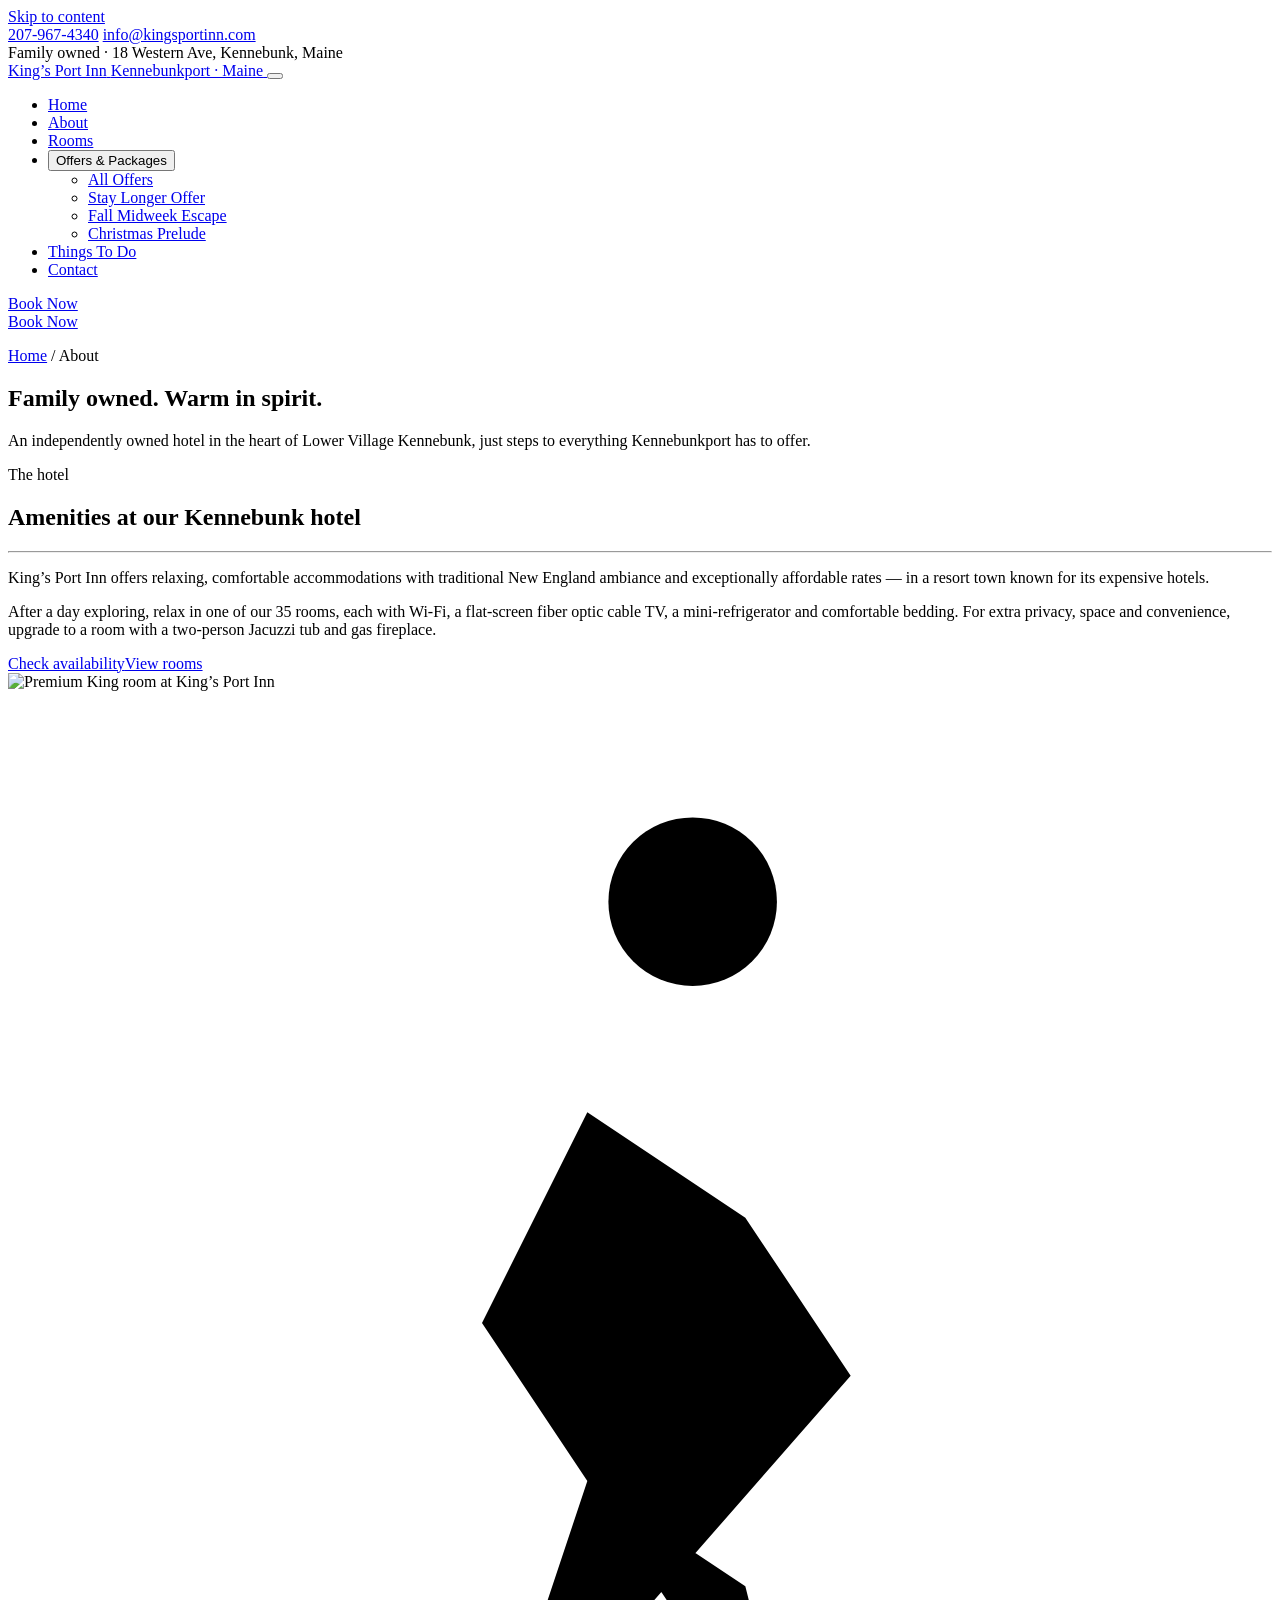
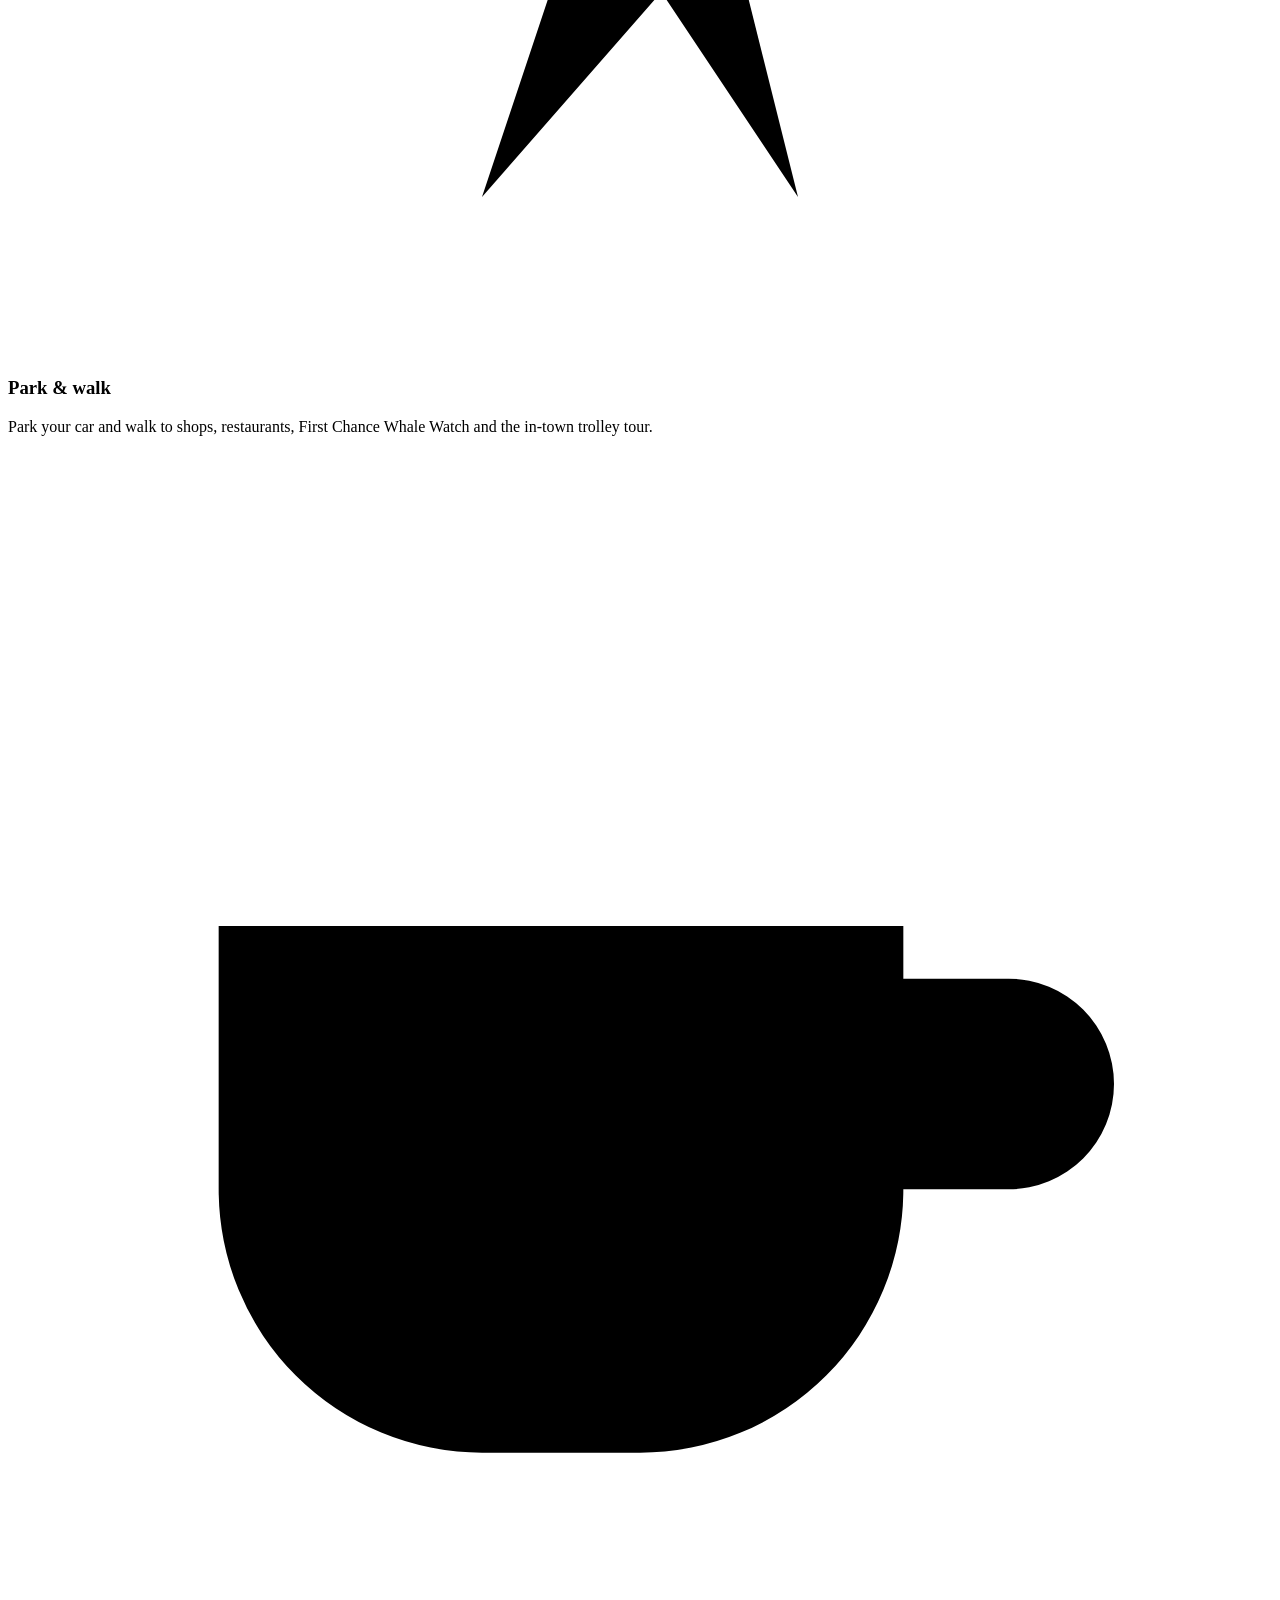
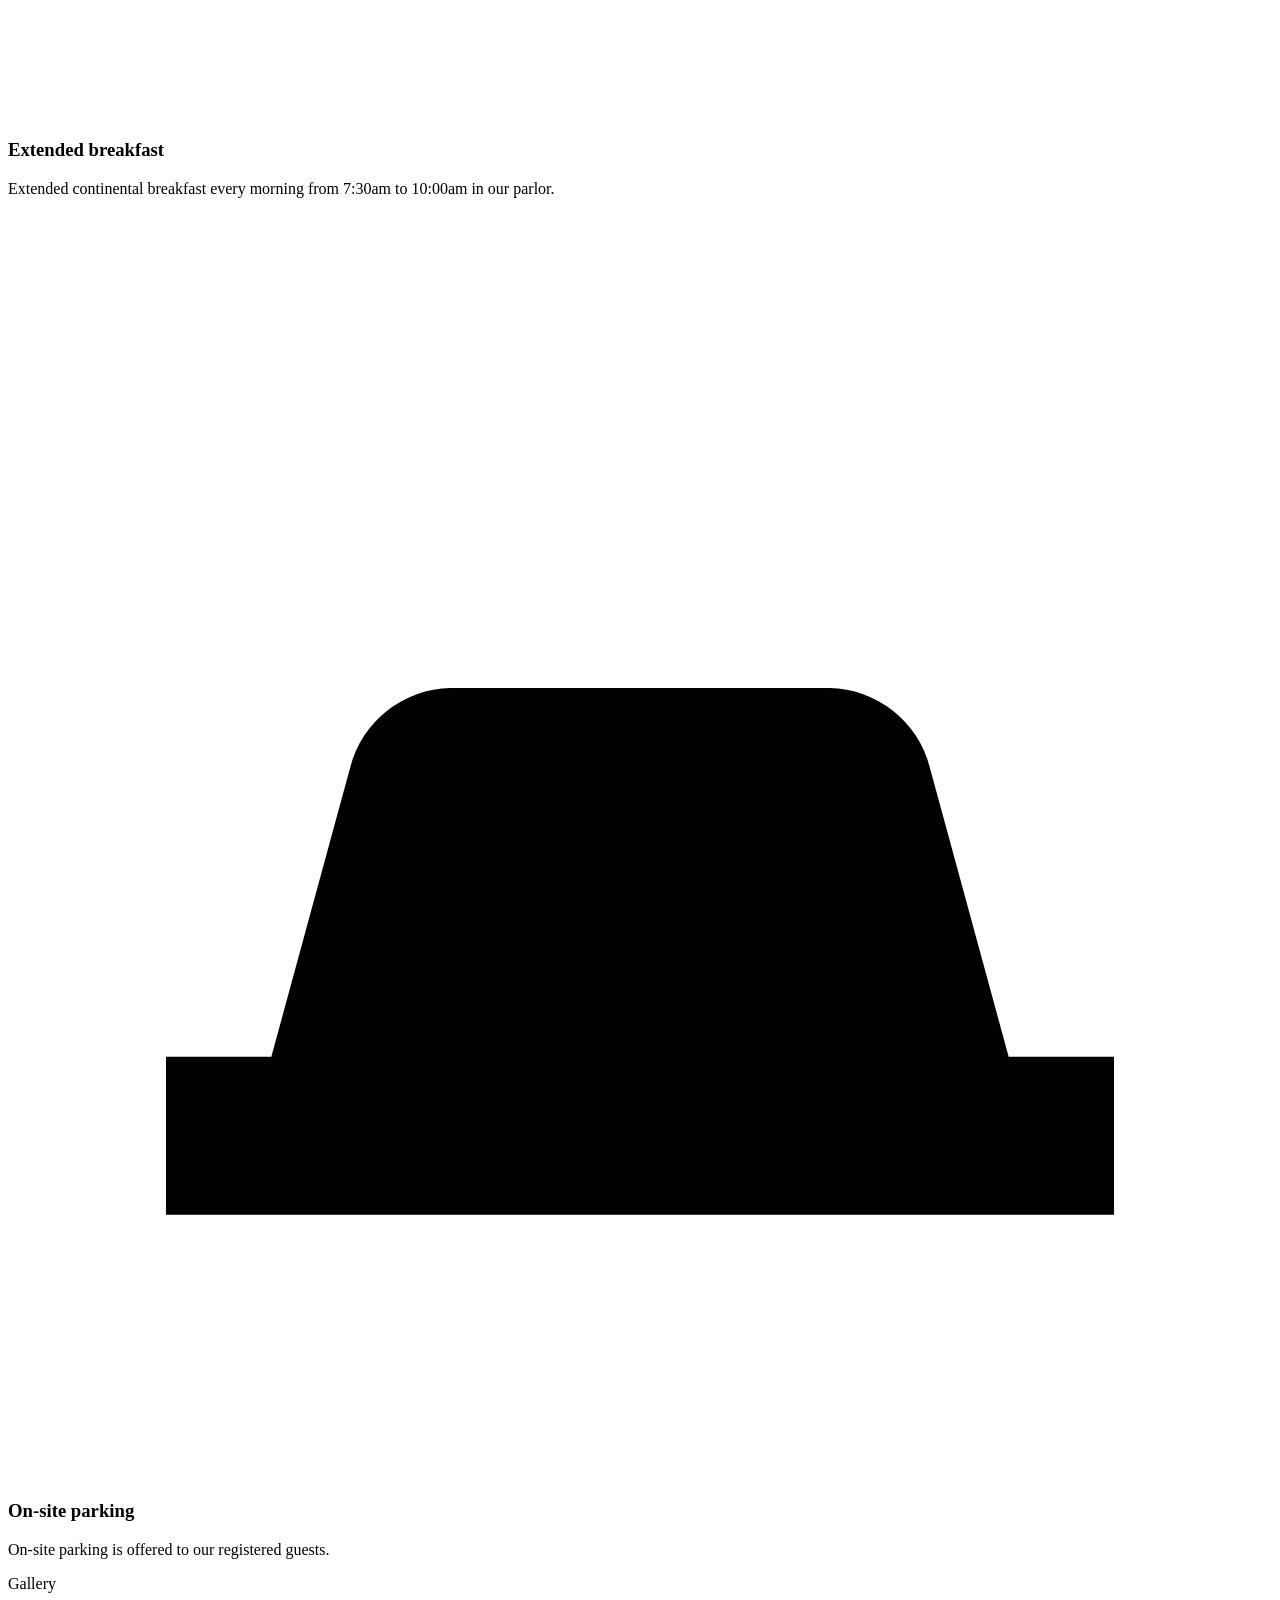
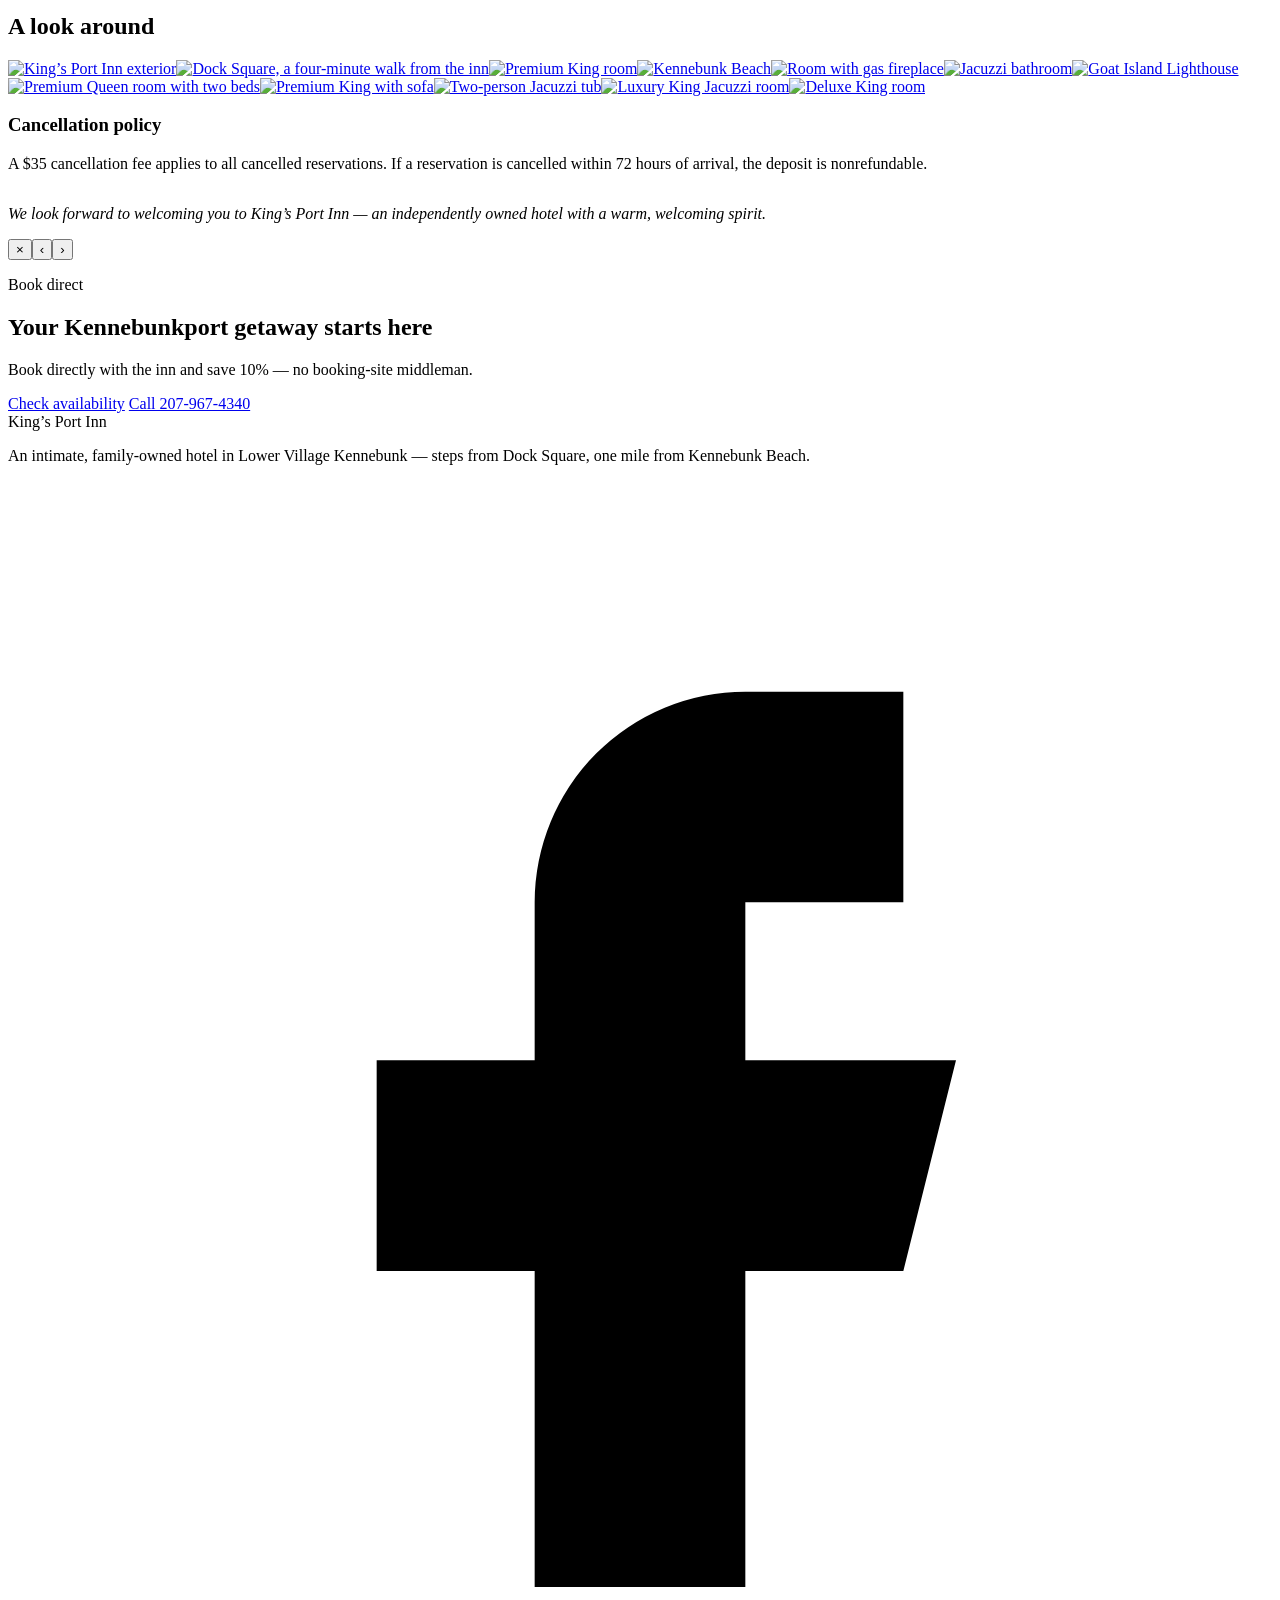
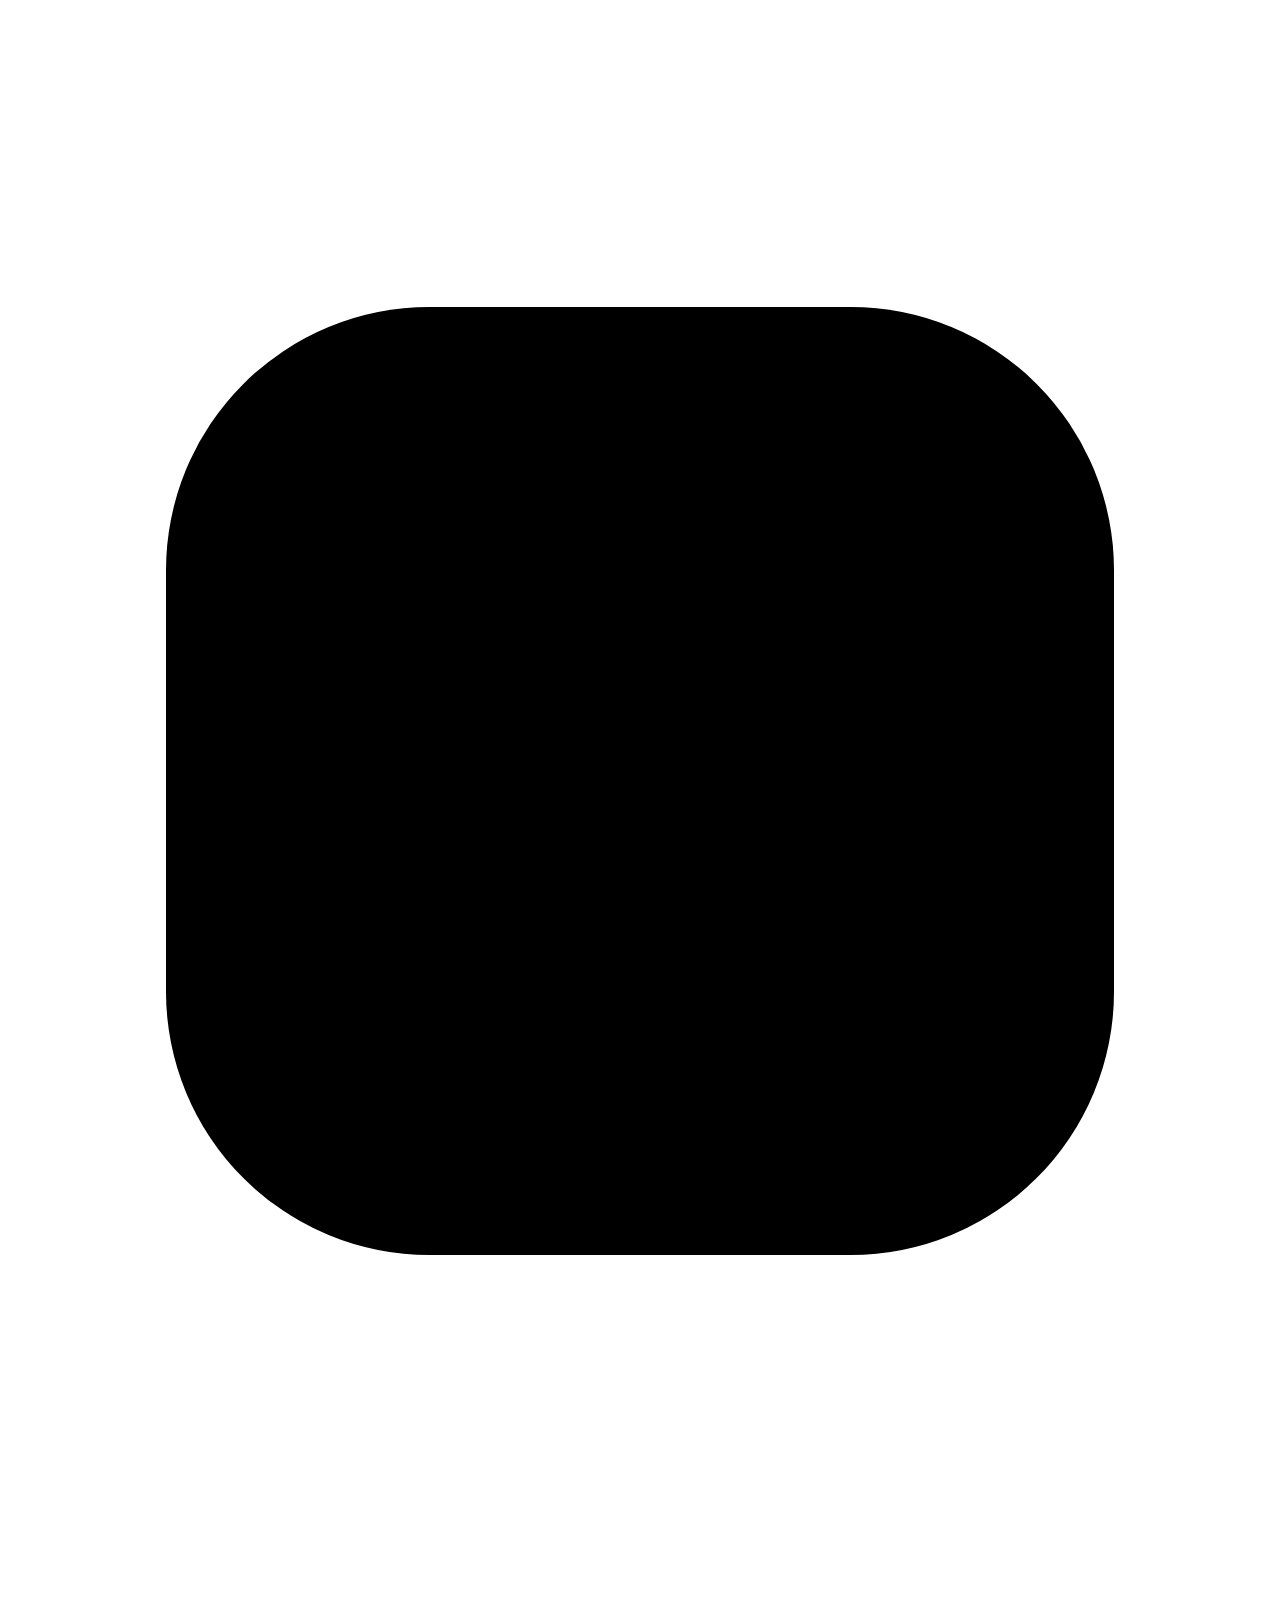
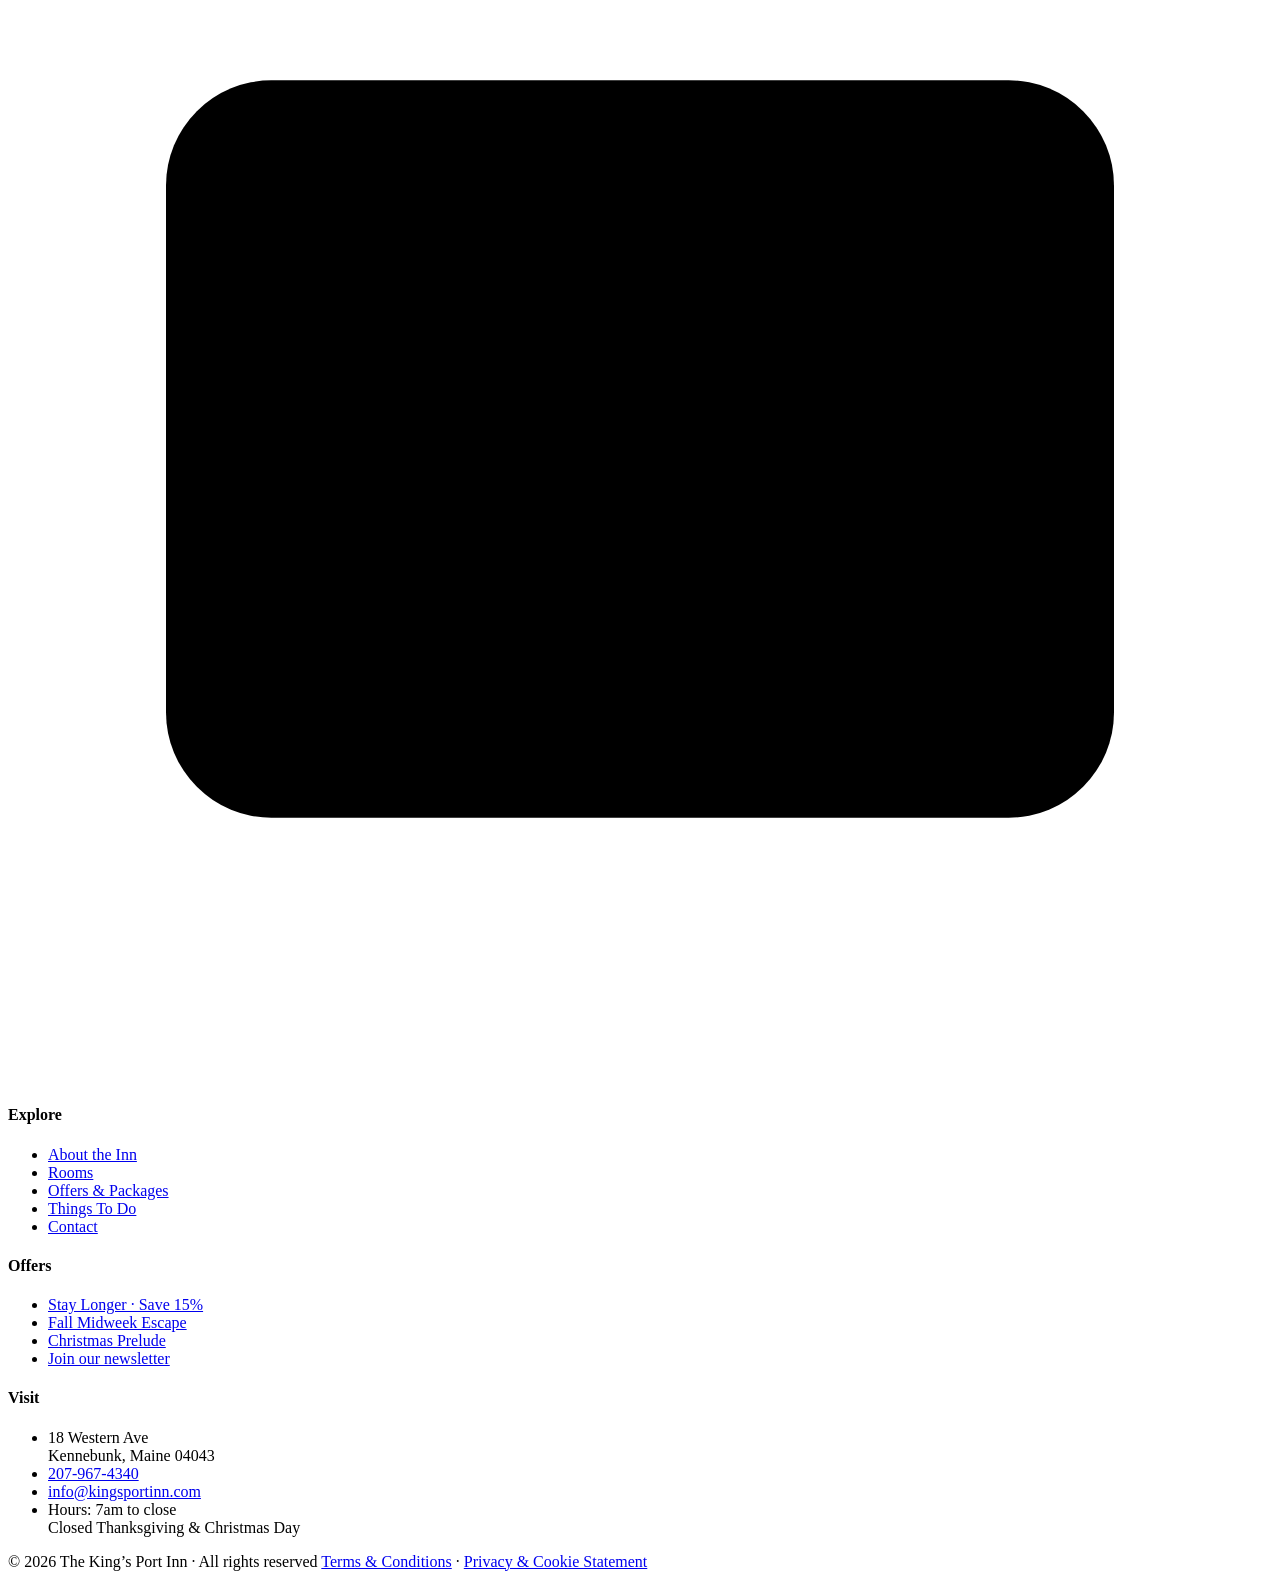
==== about.html @ ef5f0ff1 "Add files via upload" ====
<!doctype html>
<html lang="en">
<head>
<meta charset="utf-8">
<meta name="viewport" content="width=device-width, initial-scale=1, viewport-fit=cover">
<title>About us | History & Hospitality in Kennebunkport</title>
<meta name="description" content="King’s Port Inn is family-owned and centrally located in Lower Village Kennebunk, Maine — traditional New England charm at exceptionally affordable rates.">
<meta property="og:type" content="website">
<meta property="og:title" content="About us | History & Hospitality in Kennebunkport">
<meta property="og:description" content="King’s Port Inn is family-owned and centrally located in Lower Village Kennebunk, Maine — traditional New England charm at exceptionally affordable rates.">
<meta property="og:image" content="https://irp.cdn-website.com/731de917/dms3rep/multi/opt/318135925_655693882921466_4861542897009323347_n-1920w.jpg">
<meta name="theme-color" content="#0f2438">
<link rel="icon" href="data:image/svg+xml,%3Csvg xmlns='http://www.w3.org/2000/svg' viewBox='0 0 64 64'%3E%3Crect width='64' height='64' rx='14' fill='%230f2438'/%3E%3Ctext x='32' y='43' font-family='Georgia,serif' font-size='34' font-weight='700' text-anchor='middle' fill='%23c99d5c'%3EK%3C/text%3E%3C/svg%3E">
<link rel="preconnect" href="https://fonts.googleapis.com">
<link rel="preconnect" href="https://fonts.gstatic.com" crossorigin>
<link href="https://fonts.googleapis.com/css2?family=Cormorant+Garamond:wght@500;600;700&family=Inter:wght@400;500;600&display=swap" rel="stylesheet">
<link rel="stylesheet" href="assets/css/style.css">
<script type="application/ld+json">{"@context":"https://schema.org","@type":"Hotel","name":"King's Port Inn","address":{"@type":"PostalAddress","streetAddress":"18 Western Ave","addressLocality":"Kennebunk","addressRegion":"ME","postalCode":"04043","addressCountry":"US"},"telephone":"207-967-4340","email":"info@kingsportinn.com","image":"https://irp.cdn-website.com/731de917/dms3rep/multi/opt/318135925_655693882921466_4861542897009323347_n-1920w.jpg","url":"https://www.kingsportinn.com/about.html"}</script>
</head>
<body>
<a class="skip-link" href="#main">Skip to content</a>
<header class="site-header">
  <div class="topbar"><div class="container">
    <div class="topbar-contact">
      <a href="tel:207-967-4340">207-967-4340</a>
      <a href="mailto:info@kingsportinn.com">info@kingsportinn.com</a>
    </div>
    <span class="topbar-note">Family owned · 18 Western Ave, Kennebunk, Maine</span>
  </div></div>
  <div class="container header-main">
    <a class="brand" href="index.html" aria-label="King's Port Inn home">
      <span class="brand-name">King’s Port Inn</span>
      <span class="brand-sub">Kennebunkport · Maine</span>
    </a>
    <button class="nav-toggle" type="button" aria-expanded="false" aria-controls="site-nav" aria-label="Menu"><span></span></button>
    <nav class="nav" id="site-nav" aria-label="Main">
      <ul class="nav-list"><li><a href="index.html">Home</a></li><li><a href="about.html" aria-current="page">About</a></li><li><a href="rooms.html">Rooms</a></li><li class="has-sub">
        <button type="button" aria-expanded="false" aria-haspopup="true">Offers & Packages<span class="caret"></span></button>
        <ul class="sub"><li><a href="offers.html">All Offers</a></li><li><a href="stay-longer-offer.html">Stay Longer Offer</a></li><li><a href="fall-midweek-escape.html">Fall Midweek Escape</a></li><li><a href="christmas-prelude.html">Christmas Prelude</a></li></ul>
      </li><li><a href="local-area-activities.html">Things To Do</a></li><li><a href="contact.html">Contact</a></li></ul>
      <a class="btn nav-cta-mobile" href="https://hotels.cloudbeds.com/reservation/W1V6ap">Book Now</a>
    </nav>
    <a class="btn header-cta header-cta--desktop" href="https://hotels.cloudbeds.com/reservation/W1V6ap">Book Now</a>
  </div>
</header>
<main id="main">

<section class="page-hero" style="--hero-img:url('https://irp.cdn-website.com/731de917/dms3rep/multi/opt/New-Kings-Port-Inn-+Front-1-1920w.jpg')">
  <div class="container">
    <p class="crumbs"><a href="index.html">Home</a> / About</p>
    <h1>Family owned. Warm in spirit.</h1>
    <p class="lead">An independently owned hotel in the heart of Lower Village Kennebunk, just steps to everything Kennebunkport has to offer.</p>
  </div>
</section>

<section class="section">
  <div class="container split">
    <div class="reveal">
      <p class="eyebrow">The hotel</p>
      <h2>Amenities at our Kennebunk hotel</h2>
      <hr class="rule">
      <p class="lead">King’s Port Inn offers relaxing, comfortable accommodations with traditional New England ambiance and exceptionally affordable rates — in a resort town known for its expensive hotels.</p>
      <p>After a day exploring, relax in one of our 35 rooms, each with Wi-Fi, a flat-screen fiber optic cable TV, a mini-refrigerator and comfortable bedding. For extra privacy, space and convenience, upgrade to a room with a two-person Jacuzzi tub and gas fireplace.</p>
      <div class="btn-row"><a class="btn" href="https://hotels.cloudbeds.com/reservation/W1V6ap">Check availability</a><a class="btn btn--outline" href="rooms.html">View rooms</a></div>
    </div>
    <div class="frame reveal"><img src="https://irp.cdn-website.com/731de917/dms3rep/multi/opt/Premium+King+2-1920w.jpg" alt="Premium King room at King’s Port Inn" loading="lazy"></div>
  </div>
</section>

<section class="section section--sand">
  <div class="container">
    <div class="grid grid--3">
      <div class="feature reveal"><div class="ico"><svg viewBox="0 0 24 24" aria-hidden="true"><circle cx="13" cy="4" r="1.6"/><path d="M9 21l2-6-2-3 2-4 3 2 2 3M11 15l3 2 1 4M8 10l-2 3"/></svg></div><h3>Park &amp; walk</h3><p>Park your car and walk to shops, restaurants, First Chance Whale Watch and the in-town trolley tour.</p></div>
      <div class="feature reveal"><div class="ico"><svg viewBox="0 0 24 24" aria-hidden="true"><path d="M4 9h13v5a5 5 0 0 1-5 5H9a5 5 0 0 1-5-5V9zM17 10h2a2 2 0 0 1 0 4h-2M8 3v3M12 3v3"/></svg></div><h3>Extended breakfast</h3><p>Extended continental breakfast every morning from 7:30am to 10:00am in our parlor.</p></div>
      <div class="feature reveal"><div class="ico"><svg viewBox="0 0 24 24" aria-hidden="true"><path d="M5 16l1.5-5.5A2 2 0 0 1 8.4 9h7.2a2 2 0 0 1 1.9 1.5L19 16M3 16h18v3H3zM7 19v2M17 19v2"/><circle cx="7.5" cy="16" r=".6"/><circle cx="16.5" cy="16" r=".6"/></svg></div><h3>On-site parking</h3><p>On-site parking is offered to our registered guests.</p></div>
    </div>
  </div>
</section>

<section class="section" id="Gallery">
  <div class="container">
    <div class="section-head center reveal">
      <p class="eyebrow">Gallery</p>
      <h2>A look around</h2>
    </div>
    <div class="gallery reveal">
      <a href="https://irp.cdn-website.com/731de917/dms3rep/multi/opt/New-Kings-Port-Inn-+Front-1-1920w.jpg"><img src="https://irp.cdn-website.com/731de917/dms3rep/multi/opt/New-Kings-Port-Inn-+Front-1-1920w.jpg" alt="King’s Port Inn exterior" loading="lazy"></a><a href="https://irp.cdn-website.com/731de917/dms3rep/multi/opt/Dock+Square-1920w.jpg"><img src="https://irp.cdn-website.com/731de917/dms3rep/multi/opt/Dock+Square-1920w.jpg" alt="Dock Square, a four-minute walk from the inn" loading="lazy"></a><a href="https://irp.cdn-website.com/731de917/dms3rep/multi/opt/Premium+King+2-1920w.jpg"><img src="https://irp.cdn-website.com/731de917/dms3rep/multi/opt/Premium+King+2-1920w.jpg" alt="Premium King room" loading="lazy"></a><a href="https://irp.cdn-website.com/731de917/dms3rep/multi/opt/Kennebunk+Beach-1920w.jpg"><img src="https://irp.cdn-website.com/731de917/dms3rep/multi/opt/Kennebunk+Beach-1920w.jpg" alt="Kennebunk Beach" loading="lazy"></a><a href="https://irp.cdn-website.com/731de917/dms3rep/multi/opt/IMG_4716-1920w.jpg"><img src="https://irp.cdn-website.com/731de917/dms3rep/multi/opt/IMG_4716-1920w.jpg" alt="Room with gas fireplace" loading="lazy"></a><a href="https://irp.cdn-website.com/731de917/dms3rep/multi/opt/gkj+bathroom-1920w.jpg"><img src="https://irp.cdn-website.com/731de917/dms3rep/multi/opt/gkj+bathroom-1920w.jpg" alt="Jacuzzi bathroom" loading="lazy"></a><a href="https://irp.cdn-website.com/731de917/dms3rep/multi/opt/Goat+Island+Light-1920w.jpg"><img src="https://irp.cdn-website.com/731de917/dms3rep/multi/opt/Goat+Island+Light-1920w.jpg" alt="Goat Island Lighthouse" loading="lazy"></a><a href="https://irp.cdn-website.com/731de917/dms3rep/multi/opt/Premium+Queen+1-1920w.jpg"><img src="https://irp.cdn-website.com/731de917/dms3rep/multi/opt/Premium+Queen+1-1920w.jpg" alt="Premium Queen room with two beds" loading="lazy"></a><a href="https://irp.cdn-website.com/731de917/dms3rep/multi/opt/pk4+%282%29-1920w.jpg"><img src="https://irp.cdn-website.com/731de917/dms3rep/multi/opt/pk4+%282%29-1920w.jpg" alt="Premium King with sofa" loading="lazy"></a><a href="https://irp.cdn-website.com/731de917/dms3rep/multi/opt/IMG_2803.jpg+white-1920w.jpg"><img src="https://irp.cdn-website.com/731de917/dms3rep/multi/opt/IMG_2803.jpg+white-1920w.jpg" alt="Two-person Jacuzzi tub" loading="lazy"></a><a href="https://irp.cdn-website.com/731de917/dms3rep/multi/opt/IMG_4720-1920w.jpg"><img src="https://irp.cdn-website.com/731de917/dms3rep/multi/opt/IMG_4720-1920w.jpg" alt="Luxury King Jacuzzi room" loading="lazy"></a><a href="https://irp.cdn-website.com/731de917/dms3rep/multi/opt/IMG_5887.HEICdeluxe_king-1920w.jpg"><img src="https://irp.cdn-website.com/731de917/dms3rep/multi/opt/IMG_5887.HEICdeluxe_king-1920w.jpg" alt="Deluxe King room" loading="lazy"></a>
    </div>
  </div>
</section>

<section class="section section--sand">
  <div class="container--narrow container reveal">
    <div class="policy">
      <h3>Cancellation policy</h3>
      <p>A $35 cancellation fee applies to all cancelled reservations. If a reservation is cancelled within 72 hours of arrival, the deposit is nonrefundable.</p>
    </div>
    <p class="center" style="margin-top:2rem"><em>We look forward to welcoming you to King’s Port Inn — an independently owned hotel with a warm, welcoming spirit.</em></p>
  </div>
</section>
<div class="lightbox" role="dialog" aria-modal="true" aria-label="Photo viewer"><button class="lb-close" aria-label="Close">×</button><button class="lb-prev" aria-label="Previous photo">‹</button><img src="" alt=""><button class="lb-next" aria-label="Next photo">›</button></div>

<section class="cta-band">
  <div class="container reveal">
    <p class="eyebrow eyebrow--light">Book direct</p>
    <h2>Your Kennebunkport getaway starts here</h2>
    <p>Book directly with the inn and save 10% — no booking-site middleman.</p>
    <div class="btn-row">
      <a class="btn" href="https://hotels.cloudbeds.com/reservation/W1V6ap">Check availability</a>
      <a class="btn btn--ghost" href="tel:207-967-4340">Call 207-967-4340</a>
    </div>
  </div>
</section>
</main>
<footer class="site-footer">
  <div class="container footer-grid">
    <div class="footer-brand">
      <span class="brand-name">King’s Port Inn</span>
      <p>An intimate, family-owned hotel in Lower Village Kennebunk — steps from Dock Square, one mile from Kennebunk Beach.</p>
      <div class="social">
        <a href="https://facebook.com/kingsportinn" aria-label="Facebook"><svg viewBox="0 0 24 24" aria-hidden="true"><path d="M14 8h3V4h-3a4 4 0 0 0-4 4v3H7v4h3v6h4v-6h3l1-4h-4V8z"/></svg></a>
        <a href="https://instagram.com/explore/locations/542848369/kings-port-inn/" aria-label="Instagram"><svg viewBox="0 0 24 24" aria-hidden="true"><rect x="3" y="3" width="18" height="18" rx="5"/><circle cx="12" cy="12" r="4"/><circle cx="17.5" cy="6.5" r=".6"/></svg></a>
        <a href="mailto:info@kingsportinn.com" aria-label="Email"><svg viewBox="0 0 24 24" aria-hidden="true"><rect x="3" y="5" width="18" height="14" rx="2"/><path d="M3 7l9 6 9-6"/></svg></a>
      </div>
    </div>
    <div>
      <h4>Explore</h4>
      <ul>
        <li><a href="about.html">About the Inn</a></li>
        <li><a href="rooms.html">Rooms</a></li>
        <li><a href="offers.html">Offers &amp; Packages</a></li>
        <li><a href="local-area-activities.html">Things To Do</a></li>
        <li><a href="contact.html">Contact</a></li>
      </ul>
    </div>
    <div>
      <h4>Offers</h4>
      <ul>
        <li><a href="stay-longer-offer.html">Stay Longer · Save 15%</a></li>
        <li><a href="fall-midweek-escape.html">Fall Midweek Escape</a></li>
        <li><a href="christmas-prelude.html">Christmas Prelude</a></li>
        <li><a href="https://www.kingsportinn.com/newsletter-registration">Join our newsletter</a></li>
      </ul>
    </div>
    <div>
      <h4>Visit</h4>
      <ul>
        <li>18 Western Ave<br>Kennebunk, Maine 04043</li>
        <li><a href="tel:207-967-4340">207-967-4340</a></li>
        <li><a href="mailto:info@kingsportinn.com">info@kingsportinn.com</a></li>
        <li>Hours: 7am to close<br>Closed Thanksgiving &amp; Christmas Day</li>
      </ul>
    </div>
  </div>
  <div class="footer-bottom"><div class="container">
    <span>© <span data-year>2026</span> The King’s Port Inn · All rights reserved</span>
    <span><a href="https://www.kingsportinn.com/terms-and-conditions">Terms &amp; Conditions</a> · <a href="https://www.kingsportinn.com/privacy">Privacy &amp; Cookie Statement</a></span>
  </div></div>
</footer>
<script src="assets/js/main.js" defer></script>
</body>
</html>
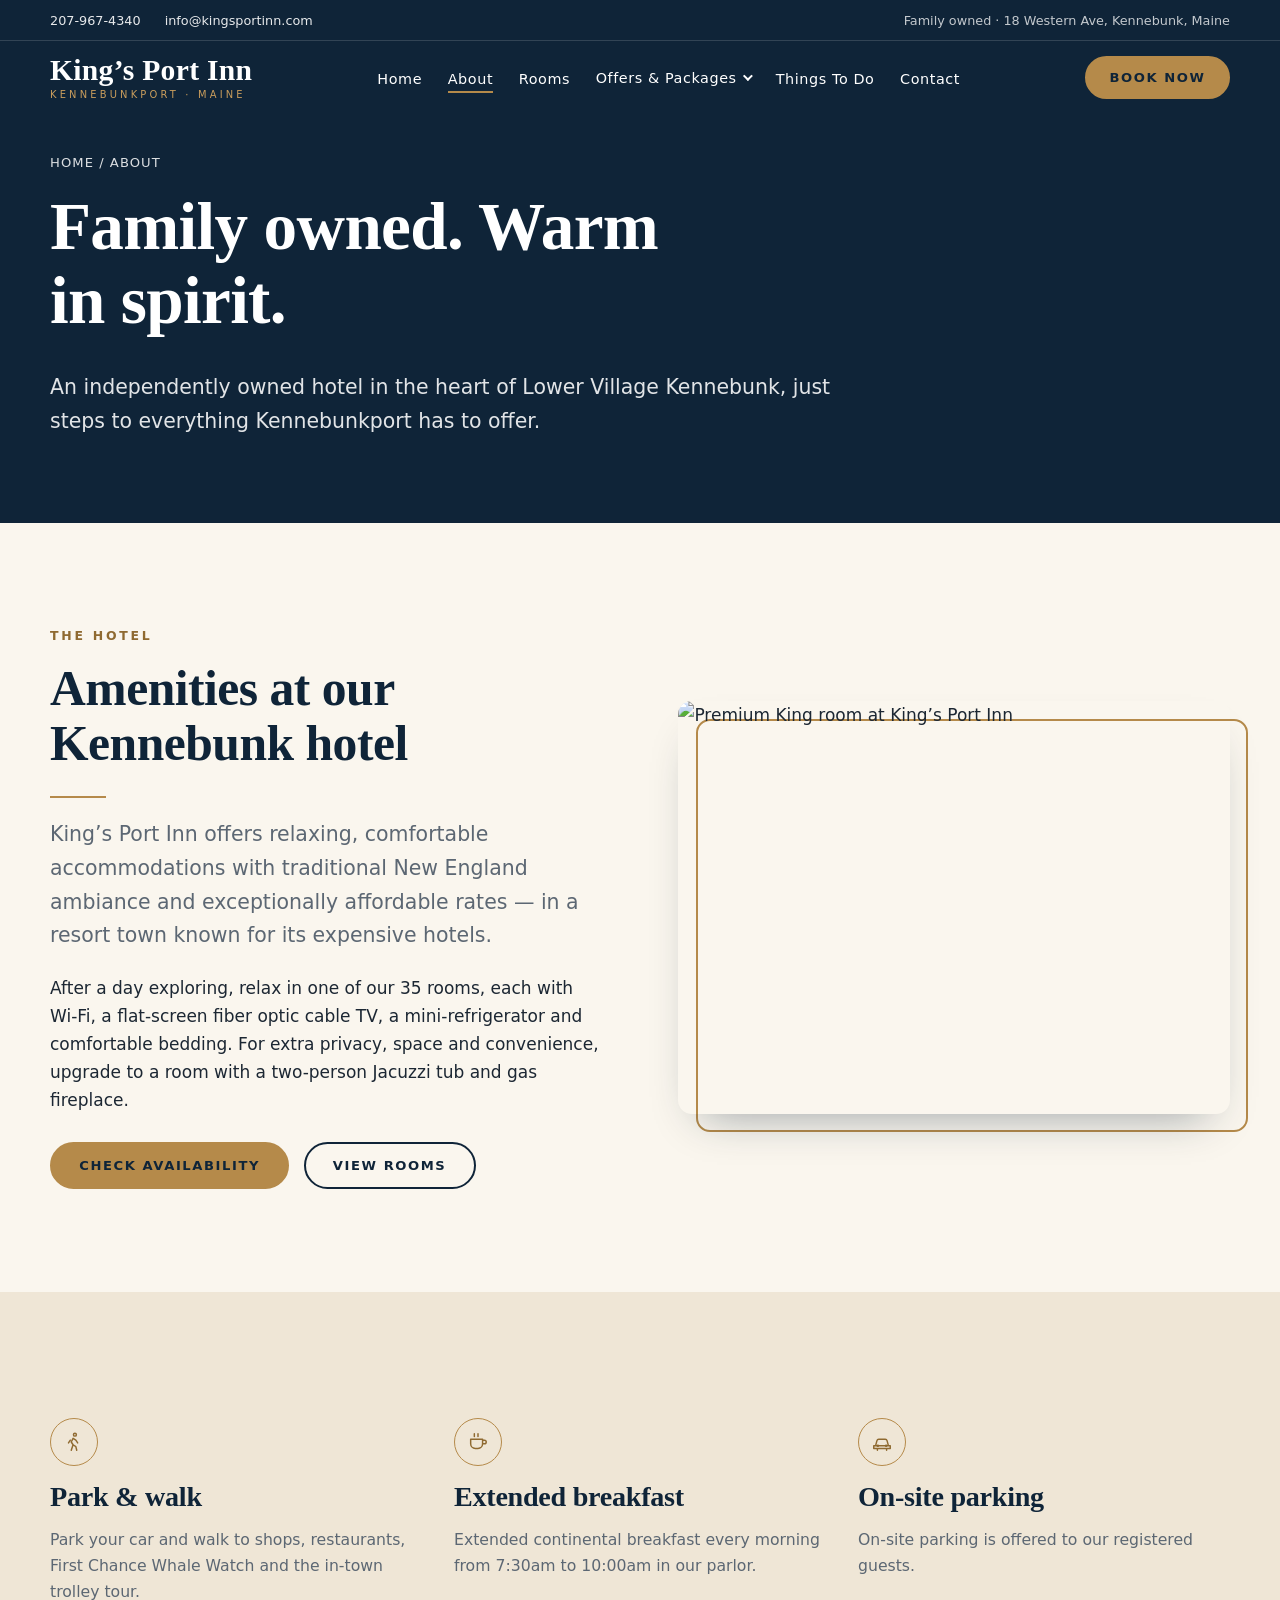
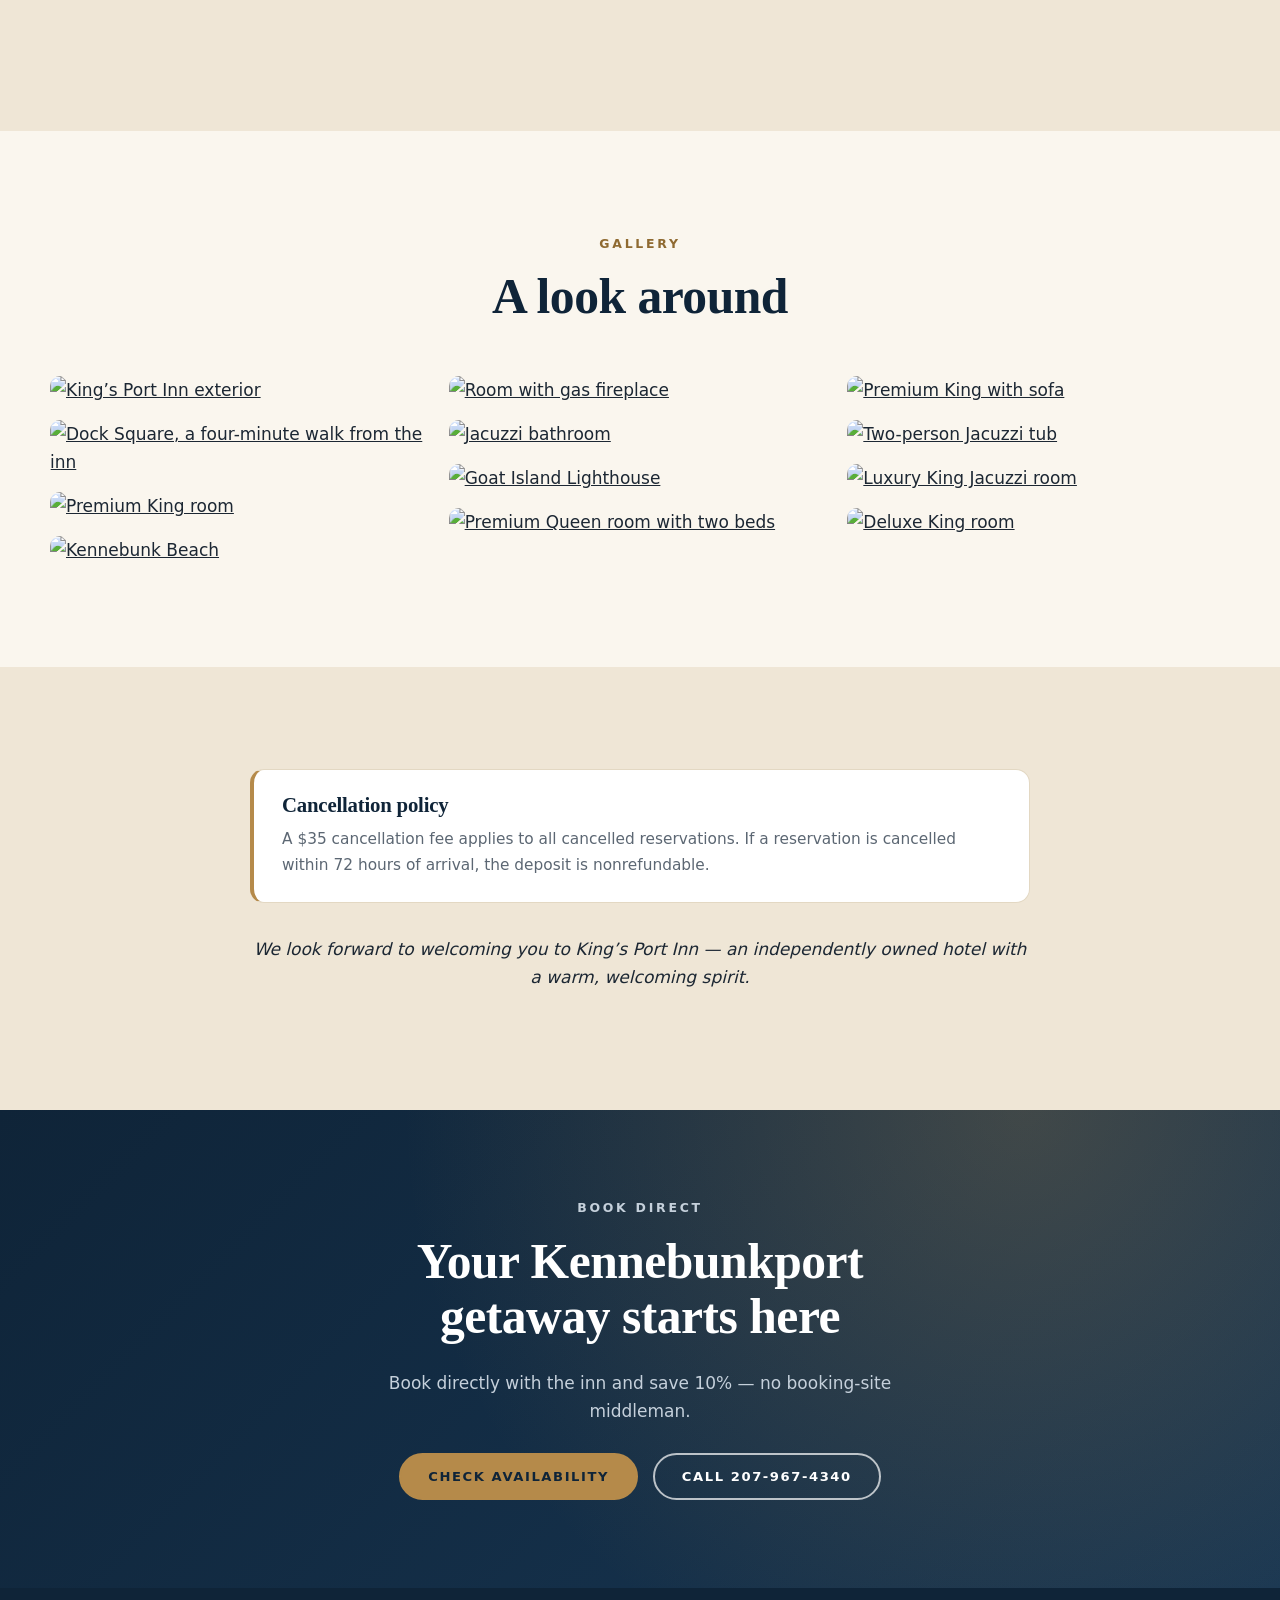
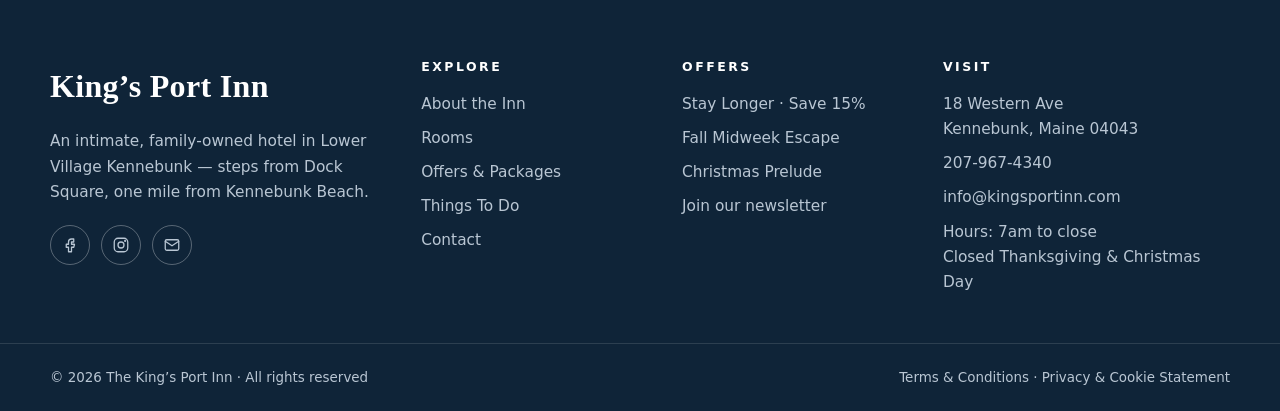
==== commit 3ef5146d: "Update about.html" ====
--- a/about.html
+++ b/about.html
@@ -14,7 +14,7 @@
 <link rel="preconnect" href="https://fonts.googleapis.com">
 <link rel="preconnect" href="https://fonts.gstatic.com" crossorigin>
 <link href="https://fonts.googleapis.com/css2?family=Cormorant+Garamond:wght@500;600;700&family=Inter:wght@400;500;600&display=swap" rel="stylesheet">
-<link rel="stylesheet" href="assets/css/style.css">
+<link rel="stylesheet" href="style.css">
 <script type="application/ld+json">{"@context":"https://schema.org","@type":"Hotel","name":"King's Port Inn","address":{"@type":"PostalAddress","streetAddress":"18 Western Ave","addressLocality":"Kennebunk","addressRegion":"ME","postalCode":"04043","addressCountry":"US"},"telephone":"207-967-4340","email":"info@kingsportinn.com","image":"https://irp.cdn-website.com/731de917/dms3rep/multi/opt/318135925_655693882921466_4861542897009323347_n-1920w.jpg","url":"https://www.kingsportinn.com/about.html"}</script>
 </head>
 <body>
@@ -157,6 +157,6 @@
     <span><a href="https://www.kingsportinn.com/terms-and-conditions">Terms &amp; Conditions</a> · <a href="https://www.kingsportinn.com/privacy">Privacy &amp; Cookie Statement</a></span>
   </div></div>
 </footer>
-<script src="assets/js/main.js" defer></script>
+<script src="main.js" defer></script>
 </body>
 </html>
--- a/style.css
+++ b/style.css
@@ -0,0 +1,377 @@
+/* King's Port Inn — redesign front-end
+   Coastal Maine: deep navy, warm cream, brass accents. */
+
+:root {
+  --navy: #0f2438;
+  --navy-2: #173653;
+  --ink: #1c2733;
+  --muted: #5c6773;
+  --cream: #faf6ee;
+  --sand: #efe6d6;
+  --line: #e3d8c3;
+  --white: #fff;
+  --brass: #b58a4a;
+  --brass-hi: #c99d5c;
+  --brass-d: #8f6a31;
+  --sea: #3f7d86;
+  --radius: 14px;
+  --shadow: 0 22px 44px -24px rgba(15, 36, 56, .45);
+  --serif: 'Cormorant Garamond', Georgia, 'Times New Roman', serif;
+  --sans: 'Inter', system-ui, -apple-system, 'Segoe UI', Roboto, sans-serif;
+  --container: 1180px;
+  --gutter: clamp(1.25rem, 4vw, 2.5rem);
+}
+
+*, *::before, *::after { box-sizing: border-box; }
+html { scroll-behavior: smooth; -webkit-text-size-adjust: 100%; }
+body {
+  margin: 0;
+  font-family: var(--sans);
+  font-size: 1.0625rem;
+  line-height: 1.65;
+  color: var(--ink);
+  background: var(--cream);
+  -webkit-font-smoothing: antialiased;
+}
+body.nav-open { overflow: hidden; }
+img { max-width: 100%; display: block; }
+a { color: inherit; }
+h1, h2, h3, h4 { font-family: var(--serif); font-weight: 600; line-height: 1.1; margin: 0 0 .5em; color: var(--navy); letter-spacing: -.01em; }
+h1 { font-size: clamp(2.6rem, 6.2vw, 5rem); }
+h2 { font-size: clamp(2rem, 4vw, 3.1rem); }
+h3 { font-size: clamp(1.45rem, 2.2vw, 1.85rem); }
+h4 { font-size: 1.25rem; }
+p { margin: 0 0 1em; }
+ul { margin: 0; padding: 0; }
+:focus-visible { outline: 3px solid var(--brass); outline-offset: 3px; border-radius: 4px; }
+
+.skip-link { position: absolute; left: -9999px; top: 0; background: var(--navy); color: #fff; padding: .75rem 1rem; z-index: 200; }
+.skip-link:focus { left: 1rem; top: 1rem; }
+
+.container { width: min(100% - 2 * var(--gutter), var(--container)); margin-inline: auto; }
+.container--narrow { width: min(100% - 2 * var(--gutter), 780px); margin-inline: auto; }
+.section { padding: clamp(3.5rem, 8vw, 6.5rem) 0; }
+.section--sand { background: var(--sand); }
+.section--navy { background: var(--navy); color: #e8edf2; }
+.section--navy h2, .section--navy h3, .section--navy h4 { color: #fff; }
+.center { text-align: center; }
+
+.eyebrow { font-size: .78rem; font-weight: 600; letter-spacing: .22em; text-transform: uppercase; color: var(--brass-d); margin: 0 0 1rem; }
+.eyebrow--light { color: var(--brass-hi); }
+.section--navy .eyebrow { color: var(--brass-hi); }
+.lead { font-size: clamp(1.1rem, 1.6vw, 1.3rem); color: var(--muted); max-width: 62ch; }
+.center .lead { margin-inline: auto; }
+.section-head { max-width: 720px; margin-bottom: clamp(2rem, 4vw, 3.25rem); }
+.section-head.center { margin-inline: auto; }
+.rule { width: 56px; height: 2px; background: var(--brass); border: 0; margin: 1.25rem 0; }
+.center .rule { margin-inline: auto; }
+
+/* Buttons */
+.btn {
+  display: inline-flex; align-items: center; justify-content: center; gap: .5rem;
+  padding: .95rem 1.7rem; border-radius: 999px; border: 2px solid var(--brass);
+  background: var(--brass); color: var(--navy); font: 600 .82rem/1 var(--sans);
+  letter-spacing: .12em; text-transform: uppercase; text-decoration: none; cursor: pointer;
+  transition: background .2s, color .2s, border-color .2s, transform .2s;
+}
+.btn:hover { background: var(--brass-hi); border-color: var(--brass-hi); transform: translateY(-2px); }
+.btn--ghost { background: transparent; color: #fff; border-color: rgba(255, 255, 255, .7); }
+.btn--ghost:hover { background: #fff; color: var(--navy); border-color: #fff; }
+.btn--dark { background: var(--navy); border-color: var(--navy); color: #fff; }
+.btn--dark:hover { background: var(--navy-2); border-color: var(--navy-2); }
+.btn--outline { background: transparent; color: var(--navy); border-color: var(--navy); }
+.btn--outline:hover { background: var(--navy); color: #fff; border-color: var(--navy); }
+.btn-row { display: flex; flex-wrap: wrap; gap: .9rem; margin-top: 1.75rem; }
+.center .btn-row { justify-content: center; }
+.link-arrow { font-weight: 600; text-decoration: none; color: var(--brass-d); border-bottom: 2px solid currentColor; padding-bottom: 2px; }
+.link-arrow::after { content: ' →'; }
+.section--navy .link-arrow { color: var(--brass-hi); }
+
+/* Header */
+.site-header { position: fixed; inset: 0 0 auto 0; z-index: 100; color: #fff; transition: background .3s, box-shadow .3s; }
+.site-header.is-scrolled, body.nav-open .site-header { background: var(--navy); box-shadow: 0 8px 24px -12px rgba(0, 0, 0, .5); }
+.topbar { font-size: .8rem; border-bottom: 1px solid rgba(255, 255, 255, .15); max-height: 44px; overflow: hidden; transition: max-height .3s, opacity .3s, border-color .3s; }
+.is-scrolled .topbar { max-height: 0; opacity: 0; border-color: transparent; }
+.topbar .container { display: flex; justify-content: space-between; gap: 1rem; padding: .6rem 0; }
+.topbar a { text-decoration: none; opacity: .9; }
+.topbar a:hover { opacity: 1; text-decoration: underline; }
+.topbar-contact { display: flex; gap: 1.5rem; }
+.topbar-note { opacity: .75; }
+.header-main { display: flex; align-items: center; justify-content: space-between; gap: 1.5rem; padding: .9rem 0; }
+.brand { text-decoration: none; display: flex; flex-direction: column; line-height: 1; color: #fff; }
+.brand-name { font-family: var(--serif); font-size: 1.85rem; font-weight: 700; letter-spacing: .01em; }
+.brand-sub { font-size: .62rem; letter-spacing: .32em; text-transform: uppercase; color: var(--brass-hi); margin-top: .3rem; }
+
+.nav-list { list-style: none; display: flex; align-items: center; gap: clamp(1rem, 2vw, 2rem); }
+.nav-list > li { position: relative; }
+.nav-list a, .nav-list button {
+  background: none; border: 0; color: inherit; font: 500 .9rem var(--sans); letter-spacing: .04em;
+  text-decoration: none; padding: .5rem 0; cursor: pointer; position: relative;
+}
+.nav-list a::after, .nav-list button::after {
+  content: ''; position: absolute; left: 0; right: 0; bottom: 2px; height: 2px; background: var(--brass);
+  transform: scaleX(0); transform-origin: left; transition: transform .25s;
+}
+.nav-list a:hover::after, .nav-list button:hover::after, .nav-list a[aria-current="page"]::after, .is-current > button::after { transform: scaleX(1); }
+.has-sub > button::before { content: none; }
+.has-sub > button { display: inline-flex; align-items: center; gap: .4rem; }
+.has-sub > button span.caret { width: 7px; height: 7px; border-right: 2px solid currentColor; border-bottom: 2px solid currentColor; transform: rotate(45deg) translateY(-2px); }
+.sub { list-style: none; position: absolute; top: 100%; left: -1rem; min-width: 240px; background: #fff; color: var(--ink); border-radius: var(--radius); box-shadow: var(--shadow); padding: .6rem; opacity: 0; visibility: hidden; transform: translateY(8px); transition: .2s; }
+.has-sub:hover .sub, .has-sub:focus-within .sub, .has-sub.is-open .sub { opacity: 1; visibility: visible; transform: none; }
+.sub a { display: block; padding: .65rem .9rem; border-radius: 8px; color: var(--ink); }
+.sub a:hover { background: var(--cream); }
+.sub a::after { display: none; }
+.header-cta { padding: .8rem 1.4rem; }
+.nav-toggle { display: none; background: none; border: 0; width: 44px; height: 44px; cursor: pointer; position: relative; }
+.nav-toggle span, .nav-toggle span::before, .nav-toggle span::after { content: ''; position: absolute; left: 10px; right: 10px; height: 2px; background: #fff; transition: .25s; }
+.nav-toggle span { top: 21px; }
+.nav-toggle span::before { top: -7px; left: 0; right: 0; }
+.nav-toggle span::after { top: 7px; left: 0; right: 0; }
+.nav-toggle[aria-expanded="true"] span { background: transparent; }
+.nav-toggle[aria-expanded="true"] span::before { top: 0; transform: rotate(45deg); }
+.nav-toggle[aria-expanded="true"] span::after { top: 0; transform: rotate(-45deg); }
+
+@media (max-width: 1020px) {
+  .topbar-note { display: none; }
+  .nav-toggle { display: block; }
+  .header-cta--desktop { display: none; }
+  .nav { position: fixed; inset: 0 0 0 auto; width: min(380px, 88vw); background: var(--navy); padding: 6.5rem 2rem 2rem; transform: translateX(100%); transition: transform .35s; overflow-y: auto; box-shadow: -20px 0 40px -20px rgba(0, 0, 0, .6); }
+  .nav.is-open { transform: none; }
+  .nav-list { flex-direction: column; align-items: stretch; gap: 0; }
+  .nav-list > li { border-bottom: 1px solid rgba(255, 255, 255, .12); }
+  .nav-list a, .nav-list button { display: flex; width: 100%; padding: 1rem 0; font-size: 1.05rem; }
+  .nav-list a::after, .nav-list button::after { display: none; }
+  .nav-list a[aria-current="page"] { color: var(--brass-hi); }
+  .sub { position: static; opacity: 1; visibility: visible; transform: none; background: transparent; box-shadow: none; padding: 0 0 .75rem 1rem; display: none; min-width: 0; }
+  .has-sub.is-open .sub { display: block; }
+  .has-sub:hover .sub { display: none; }
+  .has-sub.is-open:hover .sub { display: block; }
+  .sub a { color: #fff; padding: .6rem 0; font-size: .98rem; opacity: .85; }
+  .sub a:hover { background: transparent; opacity: 1; }
+  .nav-cta-mobile { display: block; margin-top: 1.5rem; }
+}
+@media (min-width: 1021px) { .nav-cta-mobile { display: none; } }
+
+/* Heroes */
+.hero, .page-hero {
+  position: relative; color: #fff; display: flex; flex-direction: column; justify-content: flex-end; align-items: stretch;
+  background: var(--navy) var(--hero-img) center / cover no-repeat;
+}
+.hero { min-height: 100svh; padding: 9rem 0 0; }
+.page-hero { min-height: 56vh; padding: 9.5rem 0 4rem; }
+.hero::before, .page-hero::before {
+  content: ''; position: absolute; inset: 0;
+  background: linear-gradient(180deg, rgba(15, 36, 56, .72) 0%, rgba(15, 36, 56, .35) 38%, rgba(15, 36, 56, .85) 100%);
+}
+.hero > *, .page-hero > * { position: relative; }
+.hero-inner { padding-bottom: 3rem; }
+.hero h1, .page-hero h1 { color: #fff; max-width: 15ch; }
+.page-hero h1 { max-width: 20ch; font-size: clamp(2.4rem, 5.4vw, 4.2rem); }
+.hero .lead, .page-hero .lead { color: rgba(255, 255, 255, .88); }
+.hero-facts { list-style: none; display: grid; grid-template-columns: repeat(4, 1fr); gap: 1px; background: rgba(255, 255, 255, .2); border-radius: var(--radius) var(--radius) 0 0; overflow: hidden; width: min(100% - 2 * var(--gutter), var(--container)); margin-inline: auto; }
+.hero-facts li { background: rgba(15, 36, 56, .78); backdrop-filter: blur(6px); padding: 1.2rem 1.4rem; font-size: .92rem; }
+.hero-facts strong { display: block; font-family: var(--serif); font-size: 1.7rem; font-weight: 600; color: var(--brass-hi); line-height: 1.1; }
+@media (max-width: 760px) {
+  .hero { padding-top: 7.5rem; }
+  .hero-inner { padding-bottom: 2rem; }
+  .hero-facts { grid-template-columns: 1fr 1fr; }
+  .hero-facts li { padding: 1rem; font-size: .85rem; }
+  .hero-facts strong { font-size: 1.45rem; }
+  .hero .btn-row .btn { flex: 1 1 100%; }
+}
+.crumbs { font-size: .82rem; letter-spacing: .08em; text-transform: uppercase; opacity: .85; margin-bottom: 1rem; }
+.crumbs a { text-decoration: none; }
+.crumbs a:hover { text-decoration: underline; }
+
+/* Layout helpers */
+.split { display: grid; grid-template-columns: 1fr 1fr; gap: clamp(2rem, 6vw, 5rem); align-items: center; }
+.split--rev > :first-child { order: 2; }
+@media (max-width: 880px) { .split { grid-template-columns: 1fr; } .split--rev > :first-child { order: 0; } }
+.frame { position: relative; }
+.frame img { border-radius: var(--radius); box-shadow: var(--shadow); width: 100%; aspect-ratio: 4 / 3; object-fit: cover; }
+.frame::after { content: ''; position: absolute; inset: 18px -18px -18px 18px; border: 2px solid var(--brass); border-radius: var(--radius); z-index: -1; }
+@media (max-width: 880px) { .frame::after { inset: 12px -10px -12px 10px; } }
+.grid { display: grid; gap: clamp(1.25rem, 2.5vw, 2rem); }
+.grid--2 { grid-template-columns: repeat(2, 1fr); }
+.grid--3 { grid-template-columns: repeat(3, 1fr); }
+.grid--4 { grid-template-columns: repeat(4, 1fr); }
+@media (max-width: 980px) { .grid--3, .grid--4 { grid-template-columns: repeat(2, 1fr); } }
+@media (max-width: 640px) { .grid--2, .grid--3, .grid--4 { grid-template-columns: 1fr; } }
+
+/* Cards */
+.card { background: #fff; border-radius: var(--radius); overflow: hidden; box-shadow: 0 1px 0 var(--line), var(--shadow); display: flex; flex-direction: column; transition: transform .3s, box-shadow .3s; }
+.card:hover { transform: translateY(-6px); }
+.card-img { aspect-ratio: 4 / 3; overflow: hidden; }
+.card-img img { width: 100%; height: 100%; object-fit: cover; transition: transform .6s; }
+.card:hover .card-img img { transform: scale(1.06); }
+.card-body { padding: 1.6rem; display: flex; flex-direction: column; flex: 1; }
+.card-body h3 { margin-bottom: .4rem; }
+.card-body p { color: var(--muted); font-size: .98rem; }
+.card-body .link-arrow { margin-top: auto; align-self: flex-start; font-size: .95rem; }
+.tag-row { display: flex; flex-wrap: wrap; gap: .4rem; margin: .25rem 0 1rem; padding: 0; list-style: none; }
+.tag { font-size: .74rem; font-weight: 600; letter-spacing: .06em; padding: .35rem .7rem; border-radius: 999px; background: var(--sand); color: var(--navy); }
+.tag--accent { background: var(--navy); color: #fff; }
+
+.feature { padding: 1.5rem 0; }
+.feature .ico { width: 48px; height: 48px; border-radius: 50%; border: 1.5px solid var(--brass); display: grid; place-items: center; color: var(--brass-d); margin-bottom: 1rem; }
+.feature .ico svg { width: 22px; height: 22px; stroke: currentColor; fill: none; stroke-width: 1.6; stroke-linecap: round; stroke-linejoin: round; }
+.section--navy .feature .ico { color: var(--brass-hi); border-color: var(--brass-hi); }
+.feature p { color: var(--muted); font-size: .98rem; margin: 0; }
+.section--navy .feature p { color: #c5d0db; }
+
+/* Offer cards */
+.offer { background: #fff; border-radius: var(--radius); padding: 2rem; border: 1px solid var(--line); display: flex; flex-direction: column; position: relative; transition: transform .3s, box-shadow .3s; }
+.offer:hover { transform: translateY(-6px); box-shadow: var(--shadow); }
+.offer-badge { font-family: var(--serif); font-size: 3.2rem; font-weight: 700; line-height: 1; color: var(--brass-d); margin-bottom: .6rem; }
+.offer-badge small { font-size: 1.1rem; font-weight: 600; letter-spacing: .04em; margin-left: .25rem; }
+.offer p { color: var(--muted); font-size: .98rem; }
+.offer .link-arrow { margin-top: auto; align-self: flex-start; }
+.offer--featured { background: var(--navy); border-color: var(--navy); color: #d5dde6; }
+.offer--featured h3 { color: #fff; }
+.offer--featured p { color: #c5d0db; }
+.offer--featured .offer-badge { color: var(--brass-hi); }
+.offer--featured .link-arrow { color: var(--brass-hi); }
+.fine { font-size: .84rem; color: var(--muted); }
+.section--navy .fine { color: #aab8c6; }
+
+/* Steps */
+.steps { list-style: none; counter-reset: s; display: grid; grid-template-columns: repeat(3, 1fr); gap: 1.5rem; }
+.steps li { counter-increment: s; background: #fff; border: 1px solid var(--line); border-radius: var(--radius); padding: 1.75rem; position: relative; }
+.steps li::before { content: '0' counter(s); font-family: var(--serif); font-size: 2.6rem; color: var(--brass); font-weight: 600; display: block; line-height: 1; margin-bottom: .6rem; }
+.steps h3 { font-size: 1.4rem; }
+.steps p { color: var(--muted); font-size: .96rem; margin: 0; }
+@media (max-width: 880px) { .steps { grid-template-columns: repeat(2, 1fr); } }
+@media (max-width: 560px) { .steps { grid-template-columns: 1fr; } }
+.timeline { list-style: none; border-left: 2px solid var(--brass); margin: 0 0 0 .5rem; padding: 0 0 0 2rem; }
+.timeline li { position: relative; padding-bottom: 2rem; }
+.timeline li::before { content: ''; position: absolute; left: calc(-2rem - 7px); top: .5rem; width: 12px; height: 12px; border-radius: 50%; background: var(--brass); box-shadow: 0 0 0 5px var(--cream); }
+.timeline strong { display: block; font-size: .78rem; letter-spacing: .2em; text-transform: uppercase; color: var(--brass-d); }
+.timeline span { font-family: var(--serif); font-size: 1.4rem; color: var(--navy); }
+
+/* Testimonials */
+.quote { background: #fff; border: 1px solid var(--line); border-radius: var(--radius); padding: 2rem; display: flex; flex-direction: column; }
+.stars { color: var(--brass); letter-spacing: .2em; margin-bottom: 1rem; }
+.quote blockquote { margin: 0 0 1.25rem; font-family: var(--serif); font-size: 1.25rem; line-height: 1.45; color: var(--navy); }
+.quote cite { margin-top: auto; font-style: normal; font-size: .85rem; color: var(--muted); }
+.quote cite strong { color: var(--ink); display: block; }
+
+/* CTA band */
+.cta-band { background: linear-gradient(135deg, var(--navy) 0%, var(--navy-2) 100%); color: #fff; text-align: center; padding: clamp(3.5rem, 7vw, 5.5rem) 0; position: relative; overflow: hidden; }
+.cta-band::before { content: ''; position: absolute; inset: 0; background: radial-gradient(circle at 80% 0%, rgba(181, 138, 74, .28), transparent 55%); }
+.cta-band .container { position: relative; }
+.cta-band h2 { color: #fff; max-width: 18ch; margin-inline: auto; }
+.cta-band p { color: #c5d0db; max-width: 54ch; margin-inline: auto; }
+.cta-band .btn-row { justify-content: center; }
+
+/* Rooms */
+.amenity-bar { display: grid; grid-template-columns: repeat(auto-fit, minmax(170px, 1fr)); gap: 1rem; list-style: none; padding: 1.5rem; background: #fff; border-radius: var(--radius); border: 1px solid var(--line); margin-top: -3.5rem; position: relative; z-index: 2; box-shadow: var(--shadow); }
+.amenity-bar li { display: flex; align-items: center; gap: .7rem; font-size: .92rem; font-weight: 500; }
+.amenity-bar svg { width: 22px; height: 22px; flex: none; stroke: var(--brass-d); fill: none; stroke-width: 1.6; stroke-linecap: round; stroke-linejoin: round; }
+.room { display: grid; grid-template-columns: 1.15fr 1fr; gap: clamp(1.5rem, 4vw, 3.5rem); align-items: center; padding: clamp(2rem, 5vw, 3.5rem) 0; border-bottom: 1px solid var(--line); scroll-margin-top: 110px; }
+.room:last-child { border-bottom: 0; }
+.room:nth-child(even) .slider { order: 2; }
+@media (max-width: 880px) { .room { grid-template-columns: 1fr; } .room:nth-child(even) .slider { order: 0; } }
+.room-info .floor { font-size: .78rem; letter-spacing: .2em; text-transform: uppercase; color: var(--brass-d); font-weight: 600; margin-bottom: .5rem; }
+.room-info p { color: var(--muted); }
+.spec { list-style: none; margin: 1.25rem 0 1.5rem; display: grid; gap: .55rem; }
+.spec li { display: flex; gap: .7rem; align-items: baseline; font-size: .98rem; padding-bottom: .55rem; border-bottom: 1px dashed var(--line); }
+.spec li span:first-child { min-width: 92px; font-size: .74rem; font-weight: 600; letter-spacing: .14em; text-transform: uppercase; color: var(--brass-d); }
+.room-nav { display: flex; flex-wrap: wrap; gap: .6rem; justify-content: center; margin-bottom: 1rem; }
+.room-nav a { text-decoration: none; font-size: .82rem; font-weight: 600; padding: .55rem 1rem; border-radius: 999px; border: 1.5px solid var(--line); background: #fff; transition: .2s; }
+.room-nav a:hover { border-color: var(--brass); background: var(--sand); }
+
+/* Slider */
+.slider { position: relative; border-radius: var(--radius); overflow: hidden; box-shadow: var(--shadow); background: var(--sand); }
+.slides { display: flex; overflow-x: auto; scroll-snap-type: x mandatory; scrollbar-width: none; scroll-behavior: smooth; }
+.slides::-webkit-scrollbar { display: none; }
+.slides img { flex: 0 0 100%; width: 100%; aspect-ratio: 4 / 3; object-fit: cover; scroll-snap-align: start; }
+.slider-btn { position: absolute; top: 50%; transform: translateY(-50%); width: 44px; height: 44px; border-radius: 50%; border: 0; background: rgba(255, 255, 255, .92); color: var(--navy); cursor: pointer; font-size: 1.2rem; line-height: 1; display: grid; place-items: center; box-shadow: 0 6px 16px -6px rgba(0, 0, 0, .4); transition: .2s; }
+.slider-btn:hover { background: #fff; transform: translateY(-50%) scale(1.08); }
+.slider-btn--prev { left: 12px; }
+.slider-btn--next { right: 12px; }
+.slider-count { position: absolute; right: 12px; bottom: 12px; background: rgba(15, 36, 56, .78); color: #fff; font-size: .75rem; padding: .3rem .7rem; border-radius: 999px; letter-spacing: .06em; }
+.slider.is-single .slider-btn, .slider.is-single .slider-count { display: none; }
+
+/* Gallery */
+.gallery { columns: 3 280px; column-gap: 1rem; }
+.gallery a { display: block; margin-bottom: 1rem; border-radius: 10px; overflow: hidden; position: relative; break-inside: avoid; }
+.gallery img { width: 100%; transition: transform .5s; }
+.gallery a:hover img { transform: scale(1.05); }
+.gallery a::after { content: '+'; position: absolute; inset: auto 12px 12px auto; width: 36px; height: 36px; border-radius: 50%; background: rgba(255, 255, 255, .92); color: var(--navy); display: grid; place-items: center; font-size: 1.3rem; opacity: 0; transition: .25s; }
+.gallery a:hover::after { opacity: 1; }
+.lightbox { position: fixed; inset: 0; z-index: 300; background: rgba(8, 18, 28, .94); display: none; align-items: center; justify-content: center; padding: 2rem; }
+.lightbox.is-open { display: flex; }
+.lightbox img { max-height: 86vh; max-width: min(94vw, 1200px); border-radius: 8px; }
+.lightbox button { position: absolute; background: rgba(255, 255, 255, .14); border: 0; color: #fff; width: 48px; height: 48px; border-radius: 50%; font-size: 1.5rem; cursor: pointer; }
+.lightbox button:hover { background: rgba(255, 255, 255, .3); }
+.lb-close { top: 1.25rem; right: 1.25rem; }
+.lb-prev { left: 1.25rem; top: 50%; }
+.lb-next { right: 1.25rem; top: 50%; }
+
+/* Activities */
+.place { display: grid; grid-template-columns: 1fr 1fr; gap: clamp(1.5rem, 4vw, 3.5rem); align-items: center; padding: 2.5rem 0; }
+.place img { border-radius: var(--radius); aspect-ratio: 3 / 2; object-fit: cover; width: 100%; box-shadow: var(--shadow); }
+.place:nth-child(even) img { order: 2; }
+@media (max-width: 880px) { .place { grid-template-columns: 1fr; } .place:nth-child(even) img { order: 0; } }
+.place p { color: var(--muted); }
+.place-card { background: #fff; border: 1px solid var(--line); border-radius: var(--radius); padding: 1.6rem; transition: .3s; }
+.place-card:hover { border-color: var(--brass); transform: translateY(-4px); box-shadow: var(--shadow); }
+.place-card h3 { font-size: 1.4rem; }
+.place-card p { color: var(--muted); font-size: .96rem; margin: 0; }
+.place-card .meta { font-size: .72rem; letter-spacing: .18em; text-transform: uppercase; color: var(--brass-d); font-weight: 600; margin-bottom: .6rem; display: block; }
+
+/* Contact */
+.contact-grid { display: grid; grid-template-columns: 1.2fr 1fr; gap: clamp(2rem, 5vw, 4rem); }
+@media (max-width: 920px) { .contact-grid { grid-template-columns: 1fr; } }
+.form { background: #fff; border: 1px solid var(--line); border-radius: var(--radius); padding: clamp(1.5rem, 3vw, 2.5rem); box-shadow: var(--shadow); }
+.form-row { display: grid; grid-template-columns: 1fr 1fr; gap: 1rem; }
+@media (max-width: 560px) { .form-row { grid-template-columns: 1fr; } }
+.field { margin-bottom: 1.1rem; }
+.field label { display: block; font-size: .78rem; font-weight: 600; letter-spacing: .12em; text-transform: uppercase; color: var(--navy); margin-bottom: .4rem; }
+.field input, .field textarea { width: 100%; font: inherit; padding: .85rem 1rem; border: 1.5px solid var(--line); border-radius: 10px; background: var(--cream); color: var(--ink); transition: .2s; }
+.field input:focus, .field textarea:focus { outline: none; border-color: var(--brass); background: #fff; box-shadow: 0 0 0 4px rgba(181, 138, 74, .2); }
+.field textarea { min-height: 150px; resize: vertical; }
+.form-status { display: none; padding: .9rem 1.1rem; border-radius: 10px; margin-top: 1rem; font-size: .96rem; }
+.form-status.is-visible { display: block; }
+.form-status--ok { background: #e6f2ea; color: #1f5a36; }
+.form-status--err { background: #fbe9e7; color: #8a2a1d; }
+.info-card { background: var(--navy); color: #d5dde6; border-radius: var(--radius); padding: clamp(1.5rem, 3vw, 2.25rem); }
+.info-card h3 { color: #fff; }
+.info-list { list-style: none; display: grid; gap: 1.1rem; margin: 1.25rem 0 0; }
+.info-list li { display: grid; grid-template-columns: 24px 1fr; gap: .9rem; align-items: start; }
+.info-list svg { width: 22px; height: 22px; stroke: var(--brass-hi); fill: none; stroke-width: 1.6; stroke-linecap: round; stroke-linejoin: round; margin-top: 3px; }
+.info-list a { text-decoration: none; }
+.info-list a:hover { text-decoration: underline; }
+.map { margin-top: 2rem; border-radius: var(--radius); overflow: hidden; box-shadow: var(--shadow); border: 0; width: 100%; height: 420px; display: block; }
+
+/* Policy */
+.policy { background: #fff; border: 1px solid var(--line); border-left: 4px solid var(--brass); border-radius: var(--radius); padding: 1.5rem 1.75rem; }
+.policy h3 { font-size: 1.3rem; }
+.policy p { margin: 0; color: var(--muted); font-size: .96rem; }
+
+/* Footer */
+.site-footer { background: var(--navy); color: #b9c6d3; padding: 4.5rem 0 0; font-size: .96rem; }
+.footer-grid { display: grid; grid-template-columns: 1.5fr 1fr 1fr 1.3fr; gap: 2.5rem; padding-bottom: 3rem; }
+@media (max-width: 980px) { .footer-grid { grid-template-columns: 1fr 1fr; } }
+@media (max-width: 560px) { .footer-grid { grid-template-columns: 1fr; } }
+.site-footer h4 { color: #fff; font-family: var(--sans); font-size: .78rem; letter-spacing: .2em; text-transform: uppercase; font-weight: 600; margin-bottom: 1.1rem; }
+.site-footer ul { list-style: none; display: grid; gap: .55rem; }
+.site-footer a { text-decoration: none; }
+.site-footer a:hover { color: #fff; text-decoration: underline; }
+.footer-brand .brand-name { font-size: 2rem; color: #fff; }
+.footer-brand p { margin-top: 1rem; max-width: 34ch; }
+.social { display: flex; gap: .7rem; margin-top: 1.25rem; }
+.social a { width: 40px; height: 40px; border-radius: 50%; border: 1px solid rgba(255, 255, 255, .3); display: grid; place-items: center; transition: .2s; }
+.social a:hover { background: var(--brass); border-color: var(--brass); color: var(--navy); }
+.social svg { width: 18px; height: 18px; fill: none; stroke: currentColor; stroke-width: 1.7; stroke-linecap: round; stroke-linejoin: round; }
+.footer-bottom { border-top: 1px solid rgba(255, 255, 255, .12); padding: 1.4rem 0; font-size: .84rem; }
+.footer-bottom .container { display: flex; flex-wrap: wrap; justify-content: space-between; gap: .75rem; }
+
+/* Reveal */
+.js .reveal { opacity: 0; transform: translateY(22px); transition: opacity .8s ease, transform .8s ease; }
+.js .reveal.is-visible { opacity: 1; transform: none; }
+@media (prefers-reduced-motion: reduce) {
+  html { scroll-behavior: auto; }
+  *, *::before, *::after { transition-duration: .01ms !important; animation-duration: .01ms !important; }
+  .js .reveal { opacity: 1; transform: none; }
+}
